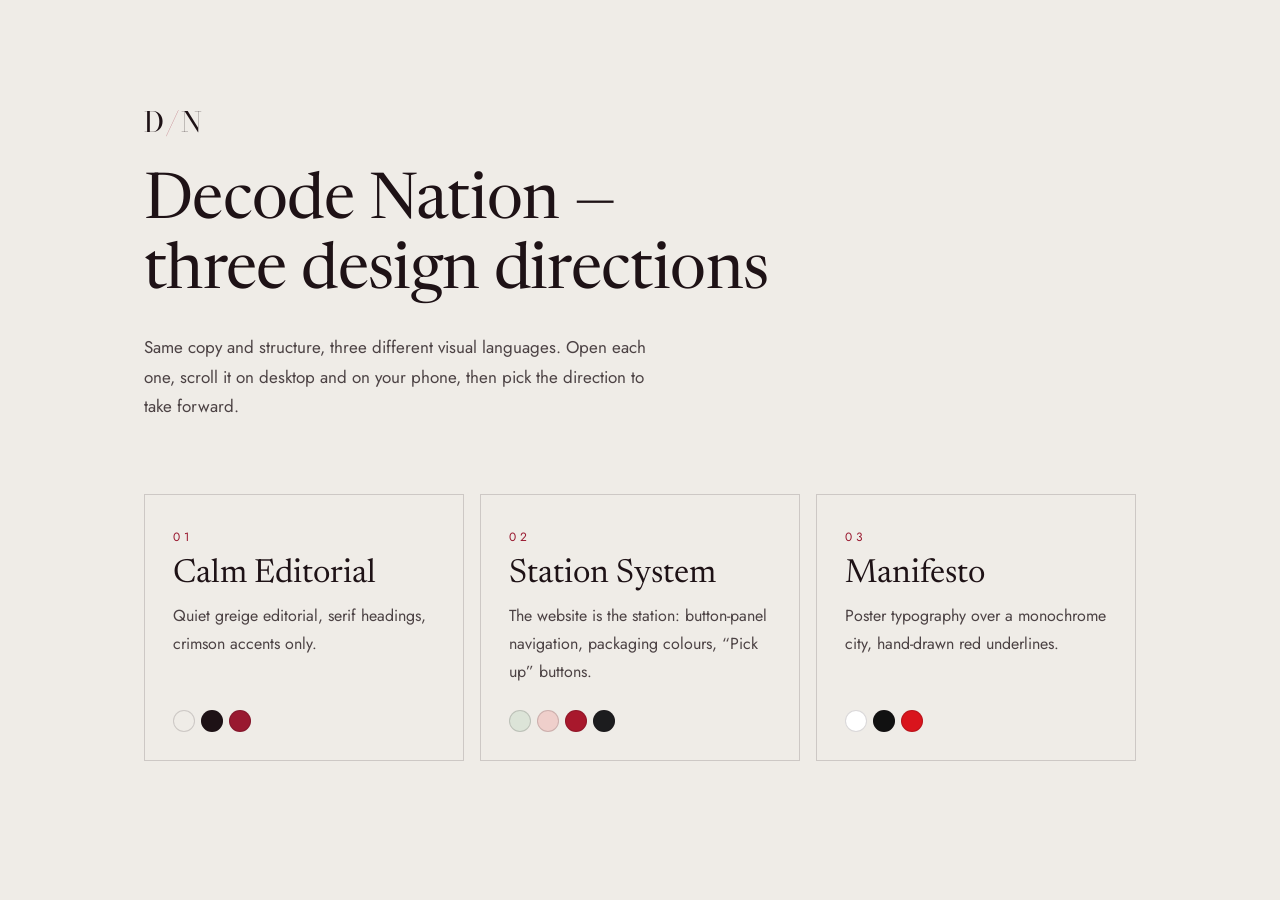
==== index.html @ b8cba237 "Decode Nation v2: three design directions (Calm, Station, Manifesto) Co-Authored-By: Claude Opus 5.5" ====
<!DOCTYPE html>
<html lang="en">
<head>
<meta charset="utf-8">
<meta name="viewport" content="width=device-width, initial-scale=1">
<title>Decode Nation — Three Directions</title>
<meta name="description" content="Three design directions for the Decode Nation website, for side-by-side review.">
<meta name="robots" content="noindex, nofollow">
<link rel="icon" href="assets/logo.jpg">
<link rel="preconnect" href="https://fonts.googleapis.com">
<link rel="preconnect" href="https://fonts.gstatic.com" crossorigin>
<link href="https://fonts.googleapis.com/css2?family=Bodoni+Moda:opsz,wght@6..96,400&family=Newsreader:opsz,wght@6..72,400&family=Jost:wght@400;500&display=swap" rel="stylesheet">
<link rel="stylesheet" href="hub.css">
</head>
<body>
<main class="hub">
  <header class="hub__head">
    <p class="hub__mark">D<span>/</span>N</p>
    <h1 class="hub__title">Decode Nation — three design directions</h1>
    <p class="hub__lead">Same copy and structure, three different visual languages. Open each one, scroll it on desktop and on your phone, then pick the direction to take forward.</p>
  </header>

  <ol class="hub__list">
    <li>
      <a class="hub__card" href="calm/">
        <span class="hub__num">01</span>
        <span class="hub__name">Calm Editorial</span>
        <span class="hub__desc">Quiet greige editorial, serif headings, crimson accents only.</span>
        <span class="hub__swatches" aria-hidden="true"><i style="--c:#EFECE7"></i><i style="--c:#1E1216"></i><i style="--c:#991930"></i></span>
      </a>
    </li>
    <li>
      <a class="hub__card" href="station/">
        <span class="hub__num">02</span>
        <span class="hub__name">Station System</span>
        <span class="hub__desc">The website is the station: button-panel navigation, packaging colours, “Pick up” buttons.</span>
        <span class="hub__swatches" aria-hidden="true"><i style="--c:#DCE4D8"></i><i style="--c:#EFCFCB"></i><i style="--c:#A8182C"></i><i style="--c:#1C1C1E"></i></span>
      </a>
    </li>
    <li>
      <a class="hub__card" href="manifesto/">
        <span class="hub__num">03</span>
        <span class="hub__name">Manifesto</span>
        <span class="hub__desc">Poster typography over a monochrome city, hand-drawn red underlines.</span>
        <span class="hub__swatches" aria-hidden="true"><i style="--c:#FFFFFF"></i><i style="--c:#111111"></i><i style="--c:#D9141C"></i></span>
      </a>
    </li>
  </ol>
</main>
</body>
</html>
---- hub.css ----
:root {
  --bg: #EFECE7;
  --ink: #1E1216;
  --body: rgba(30, 18, 22, .78);
  --line: rgba(30, 18, 22, .16);
  --crimson: #991930;
}

* { box-sizing: border-box; }

body {
  margin: 0;
  background: var(--bg);
  color: var(--ink);
  font: 400 17px/1.75 'Jost', system-ui, sans-serif;
  -webkit-font-smoothing: antialiased;
}

.hub {
  max-width: 1120px;
  margin: 0 auto;
  padding: clamp(56px, 12vh, 128px) clamp(16px, 5vw, 64px) 96px;
}

.hub__mark {
  margin: 0 0 32px;
  font: 400 28px/1 'Bodoni Moda', serif;
}
.hub__mark span { color: var(--crimson); padding: 0 1px; }

.hub__title {
  margin: 0;
  max-width: 18ch;
  font: 400 clamp(34px, 5vw, 64px)/1.1 'Newsreader', serif;
  letter-spacing: -.01em;
  text-wrap: balance;
}

.hub__lead {
  margin: 24px 0 0;
  max-width: 56ch;
  color: var(--body);
  text-wrap: pretty;
}

.hub__list {
  list-style: none;
  margin: clamp(48px, 8vh, 80px) 0 0;
  padding: 0;
  display: grid;
  grid-template-columns: repeat(auto-fit, minmax(min(100%, 300px), 1fr));
  gap: 16px;
}

.hub__card {
  display: flex;
  flex-direction: column;
  gap: 8px;
  height: 100%;
  padding: 32px 28px 28px;
  border: 1px solid var(--line);
  color: inherit;
  text-decoration: none;
  transition: border-color .2s ease-out, background-color .2s ease-out;
  -webkit-tap-highlight-color: transparent;
}
.hub__card:hover { border-color: var(--crimson); background: rgba(255, 255, 255, .35); }
.hub__card:focus-visible { outline: 2px solid var(--crimson); outline-offset: 3px; }

.hub__num {
  font-size: 12px;
  letter-spacing: .34em;
  color: var(--crimson);
}

.hub__name {
  font: 400 clamp(26px, 2.6vw, 34px)/1.15 'Newsreader', serif;
}

.hub__desc {
  flex: 1;
  color: var(--body);
  font-size: 16px;
}

.hub__swatches { display: flex; gap: 6px; margin-top: 16px; }
.hub__swatches i {
  width: 22px;
  height: 22px;
  border-radius: 50%;
  background: var(--c);
  box-shadow: inset 0 0 0 1px var(--line);
}
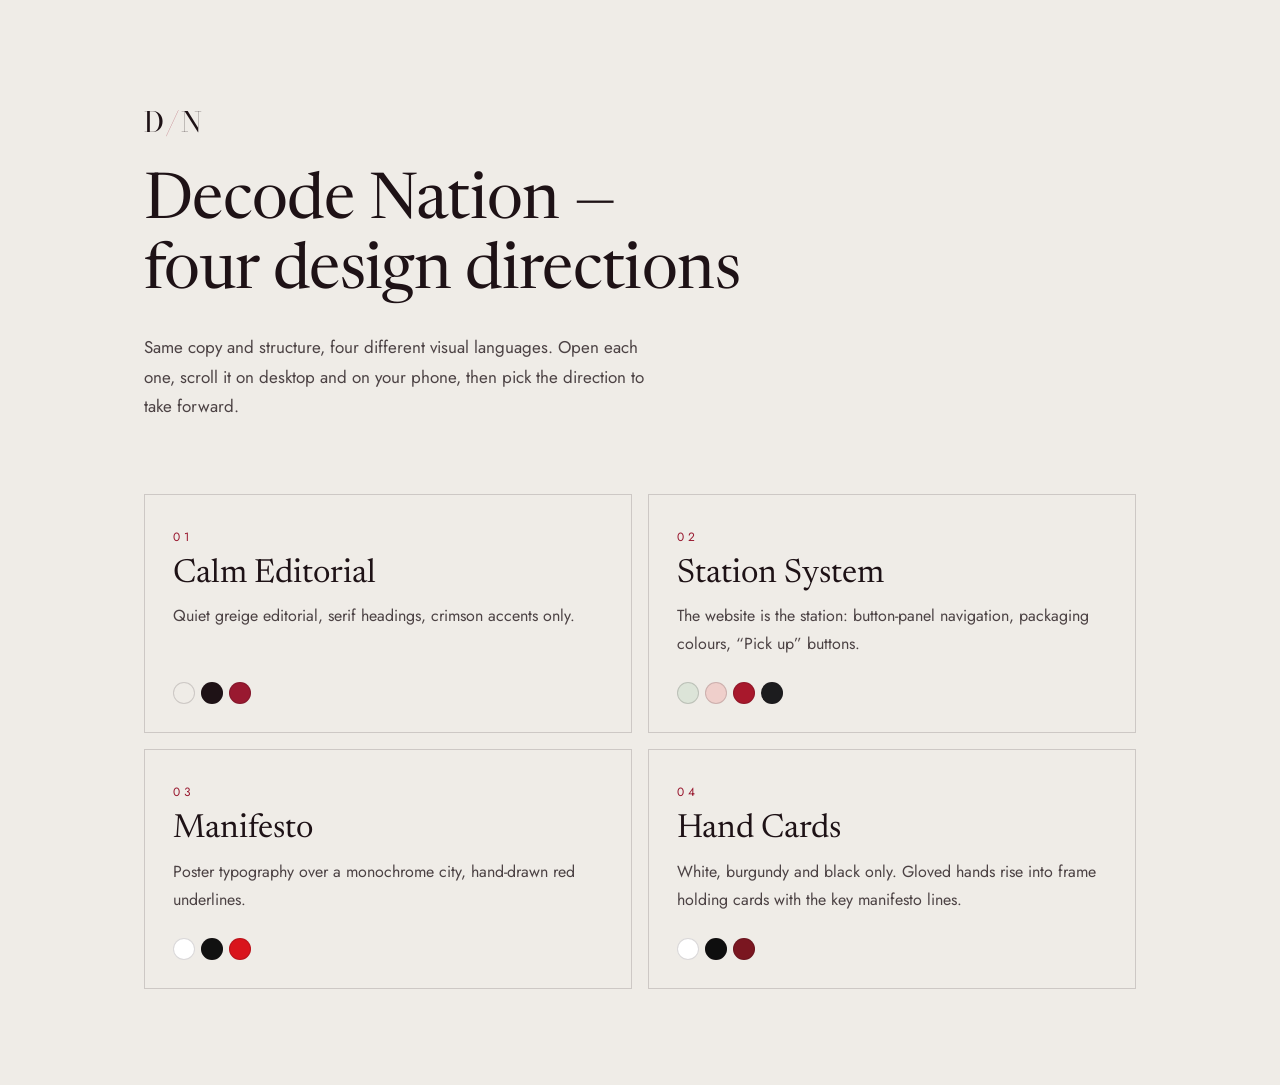
==== commit 80b824dc: "Add direction 4: Hand Cards; four-way switcher and chooser Co-Authored-By: Claude Opus 5.5 <noreply@" ====
--- a/index.html
+++ b/index.html
@@ -3,8 +3,8 @@
 <head>
 <meta charset="utf-8">
 <meta name="viewport" content="width=device-width, initial-scale=1">
-<title>Decode Nation — Three Directions</title>
-<meta name="description" content="Three design directions for the Decode Nation website, for side-by-side review.">
+<title>Decode Nation — Four Directions</title>
+<meta name="description" content="Four design directions for the Decode Nation website, for side-by-side review.">
 <meta name="robots" content="noindex, nofollow">
 <link rel="icon" href="assets/logo.jpg">
 <link rel="preconnect" href="https://fonts.googleapis.com">
@@ -16,8 +16,8 @@
 <main class="hub">
   <header class="hub__head">
     <p class="hub__mark">D<span>/</span>N</p>
-    <h1 class="hub__title">Decode Nation — three design directions</h1>
-    <p class="hub__lead">Same copy and structure, three different visual languages. Open each one, scroll it on desktop and on your phone, then pick the direction to take forward.</p>
+    <h1 class="hub__title">Decode Nation — four design directions</h1>
+    <p class="hub__lead">Same copy and structure, four different visual languages. Open each one, scroll it on desktop and on your phone, then pick the direction to take forward.</p>
   </header>
 
   <ol class="hub__list">
@@ -45,6 +45,14 @@
         <span class="hub__swatches" aria-hidden="true"><i style="--c:#FFFFFF"></i><i style="--c:#111111"></i><i style="--c:#D9141C"></i></span>
       </a>
     </li>
+    <li>
+      <a class="hub__card" href="cards/">
+        <span class="hub__num">04</span>
+        <span class="hub__name">Hand Cards</span>
+        <span class="hub__desc">White, burgundy and black only. Gloved hands rise into frame holding cards with the key manifesto lines.</span>
+        <span class="hub__swatches" aria-hidden="true"><i style="--c:#FFFFFF"></i><i style="--c:#0E0E0E"></i><i style="--c:#7A1620"></i></span>
+      </a>
+    </li>
   </ol>
 </main>
 </body>
--- a/hub.css
+++ b/hub.css
@@ -48,7 +48,7 @@
   margin: clamp(48px, 8vh, 80px) 0 0;
   padding: 0;
   display: grid;
-  grid-template-columns: repeat(auto-fit, minmax(min(100%, 300px), 1fr));
+  grid-template-columns: repeat(auto-fit, minmax(min(100%, 420px), 1fr));
   gap: 16px;
 }
 
